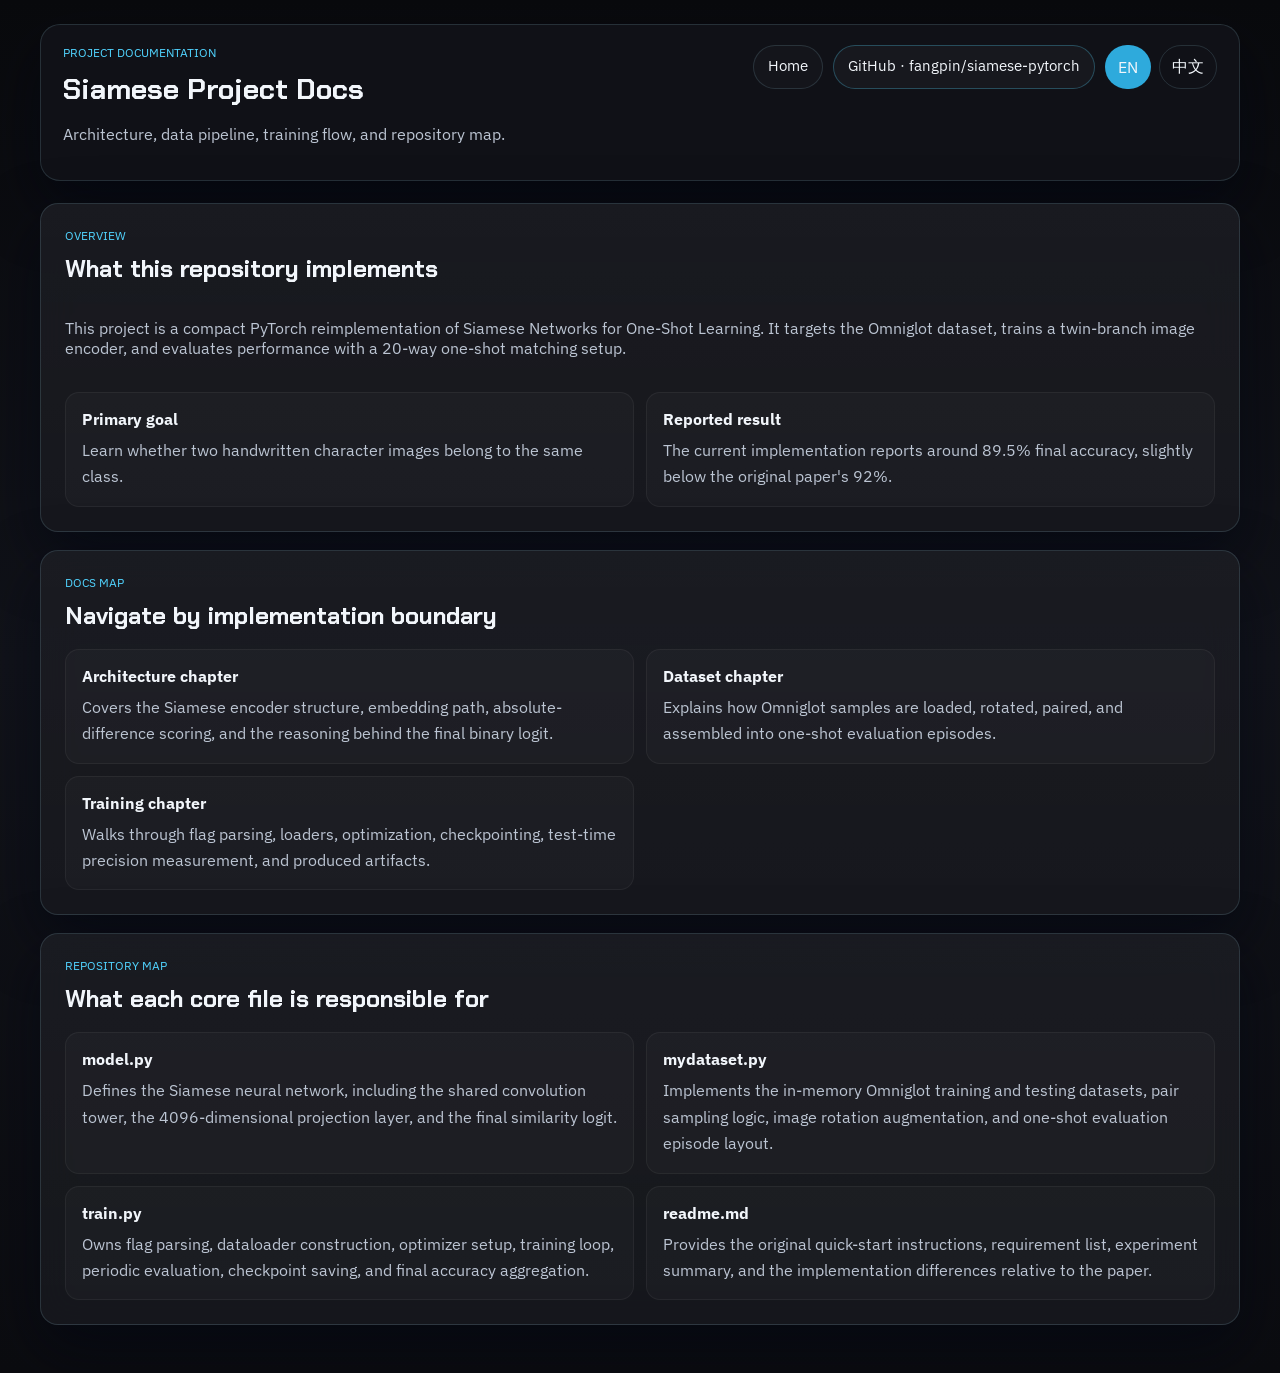
==== site/docs/index.html @ 5f313f57 "feat: add GitHub Pages homepage and docs" ====
<!DOCTYPE html>
<html lang="en">
  <head>
    <meta charset="UTF-8" />
    <meta name="viewport" content="width=device-width, initial-scale=1.0" />
    <title>Siamese Docs Overview</title>
    <meta
      name="description"
      content="System map and detailed documentation for the Siamese Networks for One-Shot Learning PyTorch project."
    />
    <link rel="preconnect" href="https://fonts.googleapis.com" />
    <link rel="preconnect" href="https://fonts.gstatic.com" crossorigin />
    <link
      href="https://fonts.googleapis.com/css2?family=Chakra+Petch:wght@500;600;700&family=IBM+Plex+Mono:wght@400;500&family=IBM+Plex+Sans:wght@400;500;600;700&display=swap"
      rel="stylesheet"
    />
    <link rel="stylesheet" href="../assets/site.css" />
    <script src="../assets/site.js" defer></script>
  </head>
  <body>
    <div class="page-shell docs-shell">
      <header class="topbar" id="top">
        <div class="brand-block">
          <p class="eyebrow" data-i18n="docs.eyebrow">Project documentation</p>
          <h1 class="brand-title" data-i18n="docs.title">Siamese Project Docs</h1>
          <p class="brand-subtitle" data-i18n="docs.subtitle">
            Architecture, data pipeline, training flow, and repository map.
          </p>
        </div>

        <nav class="topbar-actions" aria-label="Primary">
          <a class="nav-link" href="../index.html" data-i18n="docs.backHome">Home</a>
          <a
            class="repo-link"
            href="https://github.com/fangpin/siamese-pytorch"
            target="_blank"
            rel="noreferrer"
          >
            GitHub · fangpin/siamese-pytorch
          </a>
          <div class="lang-toggle" role="group" aria-label="Language selector">
            <button type="button" data-lang="en">EN</button>
            <button type="button" data-lang="zh">中文</button>
          </div>
        </nav>
      </header>

      <main class="docs-main">
        <section class="panel docs-hero" id="overview">
          <div class="section-heading">
            <p class="eyebrow" data-i18n="docs.overviewEyebrow">Overview</p>
            <h2 data-i18n="docs.overviewTitle">What this repository implements</h2>
          </div>
          <p class="section-copy" data-i18n="docs.overviewBody">
            This project is a compact PyTorch reimplementation of Siamese Networks for
            One-Shot Learning. It targets the Omniglot dataset, trains a twin-branch image
            encoder, and evaluates performance with a 20-way one-shot matching setup.
          </p>
          <div class="docs-callout-grid">
            <article class="note-card">
              <h3 data-i18n="docs.goalTitle">Primary goal</h3>
              <p data-i18n="docs.goalBody">
                Learn whether two handwritten character images belong to the same class.
              </p>
            </article>
            <article class="note-card">
              <h3 data-i18n="docs.resultTitle">Reported result</h3>
              <p data-i18n="docs.resultBody">
                The current implementation reports around 89.5% final accuracy, slightly
                below the original paper's 92%.
              </p>
            </article>
          </div>
        </section>

        <section class="panel docs-section" id="docs-map">
          <div class="section-heading">
            <p class="eyebrow" data-i18n="docs.mapEyebrow">Docs map</p>
            <h2 data-i18n="docs.mapTitle">Navigate by implementation boundary</h2>
          </div>
          <div class="docs-flow-grid">
            <article class="note-card">
              <h3><a href="architecture.html" data-i18n="docsNav.architecture">Architecture chapter</a></h3>
              <p data-i18n="docsNav.architectureBody">
                Covers the Siamese encoder structure, embedding path, absolute-difference
                scoring, and the reasoning behind the final binary logit.
              </p>
            </article>
            <article class="note-card">
              <h3><a href="dataset.html" data-i18n="docsNav.dataset">Dataset chapter</a></h3>
              <p data-i18n="docsNav.datasetBody">
                Explains how Omniglot samples are loaded, rotated, paired, and assembled into
                one-shot evaluation episodes.
              </p>
            </article>
            <article class="note-card">
              <h3><a href="training.html" data-i18n="docsNav.training">Training chapter</a></h3>
              <p data-i18n="docsNav.trainingBody">
                Walks through flag parsing, loaders, optimization, checkpointing, test-time
                precision measurement, and produced artifacts.
              </p>
            </article>
          </div>
        </section>

        <section class="panel docs-section" id="repo-map">
          <div class="section-heading">
            <p class="eyebrow" data-i18n="docs.repoEyebrow">Repository map</p>
            <h2 data-i18n="docs.repoTitle">What each core file is responsible for</h2>
          </div>
          <div class="docs-repo-grid">
            <article class="note-card">
              <h3><a href="https://github.com/fangpin/siamese-pytorch/blob/master/model.py" target="_blank" rel="noreferrer">model.py</a></h3>
              <p data-i18n="docs.repoModelBody">
                Defines the Siamese neural network, including the shared convolution tower, the
                4096-dimensional projection layer, and the final similarity logit.
              </p>
            </article>
            <article class="note-card">
              <h3><a href="https://github.com/fangpin/siamese-pytorch/blob/master/mydataset.py" target="_blank" rel="noreferrer">mydataset.py</a></h3>
              <p data-i18n="docs.repoDatasetBody">
                Implements the in-memory Omniglot training and testing datasets, pair sampling
                logic, image rotation augmentation, and one-shot evaluation episode layout.
              </p>
            </article>
            <article class="note-card">
              <h3><a href="https://github.com/fangpin/siamese-pytorch/blob/master/train.py" target="_blank" rel="noreferrer">train.py</a></h3>
              <p data-i18n="docs.repoTrainBody">
                Owns flag parsing, dataloader construction, optimizer setup, training loop,
                periodic evaluation, checkpoint saving, and final accuracy aggregation.
              </p>
            </article>
            <article class="note-card">
              <h3><a href="https://github.com/fangpin/siamese-pytorch/blob/master/readme.md" target="_blank" rel="noreferrer">readme.md</a></h3>
              <p data-i18n="docs.repoReadmeBody">
                Provides the original quick-start instructions, requirement list, experiment
                summary, and the implementation differences relative to the paper.
              </p>
            </article>
          </div>
        </section>
      </main>
    </div>
  </body>
</html>
---- site/assets/site.css ----
:root {
  color-scheme: dark;
  --bg: #090a0d;
  --bg-elevated: rgba(18, 20, 26, 0.84);
  --bg-elevated-strong: rgba(22, 24, 31, 0.94);
  --line: rgba(171, 229, 255, 0.14);
  --line-strong: rgba(81, 212, 255, 0.28);
  --text: #f2f6fb;
  --muted: #bcc5d3;
  --accent: #51d4ff;
  --accent-strong: #2eaadc;
  --accent-warm: #ffb15e;
  --accent-mint: #77e2c1;
  --shadow: 0 24px 60px rgba(1, 6, 18, 0.55);
  --radius: 18px;
}

* {
  box-sizing: border-box;
}

html {
  scroll-behavior: smooth;
}

body {
  margin: 0;
  min-height: 100vh;
  background:
    linear-gradient(180deg, #090a0d 0%, #11131a 48%, #0b0c10 100%),
    repeating-linear-gradient(
      90deg,
      rgba(81, 212, 255, 0.04) 0,
      rgba(81, 212, 255, 0.04) 1px,
      transparent 1px,
      transparent 84px
    ),
    repeating-linear-gradient(
      180deg,
      rgba(255, 255, 255, 0.025) 0,
      rgba(255, 255, 255, 0.025) 1px,
      transparent 1px,
      transparent 84px
    );
  color: var(--text);
  font-family: "IBM Plex Sans", sans-serif;
}

a {
  color: inherit;
  text-decoration: none;
}

img {
  display: block;
  max-width: 100%;
}

.page-shell {
  width: min(1200px, calc(100vw - 32px));
  margin: 0 auto;
  padding: 24px 0 48px;
}

.topbar,
.panel {
  backdrop-filter: blur(18px);
  background: var(--bg-elevated);
  border: 1px solid var(--line);
  box-shadow: var(--shadow);
}

.topbar {
  display: flex;
  justify-content: space-between;
  align-items: flex-start;
  gap: 20px;
  padding: 20px 22px;
  border-radius: 20px;
}

.brand-title,
.hero h2,
.section-heading h2,
.footer h2 {
  margin: 0;
  font-family: "Chakra Petch", sans-serif;
  letter-spacing: 0;
}

.brand-title {
  font-size: 1.8rem;
}

.brand-subtitle,
.section-copy,
.panel-note {
  color: var(--muted);
}

.eyebrow,
.panel-label {
  margin: 0 0 10px;
  color: var(--accent);
  font-size: 0.74rem;
  letter-spacing: 0;
  text-transform: uppercase;
}

.topbar-actions {
  display: flex;
  flex-wrap: wrap;
  justify-content: flex-end;
  align-items: center;
  gap: 10px;
}

.repo-link,
.nav-link,
.lang-toggle button,
.primary-cta,
.secondary-cta {
  border-radius: 999px;
  font-size: 0.92rem;
  transition: transform 160ms ease, border-color 160ms ease, background 160ms ease;
}

.repo-link {
  padding: 10px 14px;
  border: 1px solid var(--line-strong);
  background: rgba(255, 255, 255, 0.03);
}

.nav-link {
  padding: 10px 14px;
  border: 1px solid var(--line);
  background: rgba(255, 255, 255, 0.02);
}

.lang-toggle {
  display: inline-flex;
  gap: 8px;
}

.lang-toggle button {
  padding: 10px 12px;
  border: 1px solid var(--line);
  background: transparent;
  color: var(--text);
  font: inherit;
  cursor: pointer;
}

.lang-toggle button.is-active {
  background: var(--accent-strong);
  border-color: transparent;
}

.hero {
  padding: 22px 0 0;
}

.hero-grid,
.section-grid {
  display: grid;
  gap: 18px;
}

.hero-grid {
  grid-template-columns: minmax(0, 1.15fr) minmax(320px, 0.85fr);
}

.hero-copy {
  min-height: 420px;
}

.panel {
  border-radius: var(--radius);
  padding: 24px;
  background:
    linear-gradient(180deg, rgba(255, 255, 255, 0.04), rgba(255, 255, 255, 0.02)),
    var(--bg-elevated);
}

.hero-copy h2 {
  max-width: 11ch;
  font-size: 4.5rem;
  line-height: 0.96;
}

.hero-text {
  max-width: 38rem;
  margin: 16px 0 0;
  color: var(--muted);
  font-size: 1.02rem;
  line-height: 1.7;
}

.cta-row {
  display: flex;
  flex-wrap: wrap;
  gap: 12px;
  margin-top: 22px;
}

.primary-cta,
.secondary-cta {
  display: inline-flex;
  align-items: center;
  justify-content: center;
  min-height: 44px;
  padding: 0 16px;
  border: 1px solid var(--line-strong);
}

.primary-cta {
  background: linear-gradient(135deg, var(--accent), var(--accent-strong));
  color: #ffffff;
}

.secondary-cta {
  background: rgba(255, 255, 255, 0.03);
}

.hero-panels {
  display: grid;
  gap: 18px;
}

.docs-main {
  display: grid;
  gap: 18px;
  margin-top: 22px;
}

.docs-hero,
.docs-section {
  display: grid;
  gap: 18px;
}

.docs-callout-grid,
.docs-flow-grid,
.docs-detail-grid,
.docs-repo-grid {
  display: grid;
  gap: 12px;
}

.docs-callout-grid,
.docs-flow-grid,
.docs-detail-grid,
.docs-repo-grid {
  grid-template-columns: repeat(2, minmax(0, 1fr));
}

.docs-command-grid {
  display: grid;
  grid-template-columns: minmax(0, 1.15fr) minmax(280px, 0.85fr);
  gap: 18px;
  align-items: start;
}

.docs-shell .topbar-actions {
  align-items: stretch;
}

.docs-bullet-list {
  display: grid;
  gap: 12px;
}

.docs-repo-grid h3,
.docs-callout-grid h3,
.docs-flow-grid h3,
.docs-detail-grid h3,
.docs-bullet-list h3,
.note-grid h3 {
  margin: 0 0 8px;
  font-size: 1rem;
}

.docs-repo-grid p,
.docs-callout-grid p,
.docs-flow-grid p,
.docs-detail-grid p,
.docs-bullet-list p,
.note-grid p {
  margin: 0;
  color: var(--muted);
  line-height: 1.65;
}

.stats-grid,
.note-grid,
.footer-links {
  display: grid;
  gap: 12px;
}

.stats-grid {
  grid-template-columns: repeat(2, minmax(0, 1fr));
}

.stat-card,
.note-card {
  border-radius: 14px;
  padding: 16px;
  background: rgba(255, 255, 255, 0.025);
  border: 1px solid rgba(255, 255, 255, 0.05);
}

.stat-value {
  display: block;
  font-family: "Chakra Petch", sans-serif;
  font-size: 1.6rem;
}

.stat-label {
  display: block;
  margin-top: 6px;
  color: var(--muted);
}

.architecture-visual {
  display: grid;
  grid-template-columns: 1fr auto 1fr;
  align-items: center;
  gap: 12px;
  margin-top: 14px;
}

.branch {
  display: grid;
  gap: 10px;
}

.branch span,
.merge-node {
  min-height: 48px;
  display: grid;
  place-items: center;
  border-radius: 12px;
  border: 1px solid var(--line);
  background: rgba(255, 255, 255, 0.03);
  font-family: "IBM Plex Mono", monospace;
  font-size: 0.82rem;
}

.merge-node {
  padding: 0 14px;
  color: var(--accent-warm);
}

.section-grid {
  grid-template-columns: repeat(2, minmax(0, 1fr));
  margin-top: 18px;
}

.code-block {
  overflow-x: auto;
  margin: 18px 0 0;
  padding: 18px;
  border-radius: 16px;
  border: 1px solid rgba(81, 212, 255, 0.14);
  background: rgba(8, 10, 14, 0.92);
  color: #d9f4ff;
  font-family: "IBM Plex Mono", monospace;
  font-size: 0.84rem;
  line-height: 1.6;
}

.note-grid {
  grid-template-columns: repeat(2, minmax(0, 1fr));
  margin-top: 18px;
}

.curve-panel {
  margin-top: 18px;
}

.curve-figure {
  margin: 18px 0 0;
  border-radius: 16px;
  overflow: hidden;
  border: 1px solid var(--line);
  background: rgba(255, 255, 255, 0.03);
}

.footer {
  margin-top: 18px;
  display: grid;
  gap: 18px;
}

.footer-links {
  grid-template-columns: repeat(3, minmax(0, 1fr));
}

.footer-links a {
  min-height: 48px;
  display: inline-flex;
  align-items: center;
  justify-content: center;
  text-align: center;
  padding: 12px;
  border-radius: 12px;
  border: 1px solid var(--line);
  background: rgba(255, 255, 255, 0.03);
}

.repo-link:hover,
.nav-link:hover,
.lang-toggle button:hover,
.primary-cta:hover,
.secondary-cta:hover,
.footer-links a:hover {
  transform: translateY(-1px);
}

@media (max-width: 1100px) {
  .hero-grid,
  .section-grid {
    grid-template-columns: 1fr;
  }

  .hero-copy h2 {
    font-size: 3.6rem;
  }

  .docs-command-grid,
  .docs-callout-grid,
  .docs-flow-grid,
  .docs-detail-grid,
  .docs-repo-grid {
    grid-template-columns: 1fr;
  }

  .footer-links {
    grid-template-columns: repeat(2, minmax(0, 1fr));
  }
}

@media (max-width: 720px) {
  .page-shell {
    width: min(100vw - 20px, 100%);
    padding-top: 12px;
  }

  .topbar,
  .panel {
    padding: 18px;
  }

  .topbar {
    align-items: stretch;
  }

  .brand-title {
    font-size: 1.5rem;
  }

  .topbar-actions {
    justify-content: flex-start;
  }

  .hero-copy h2 {
    font-size: 2.4rem;
  }

  .nav-link,
  .repo-link,
  .primary-cta,
  .secondary-cta {
    width: 100%;
  }

  .stats-grid,
  .docs-callout-grid,
  .docs-flow-grid,
  .docs-detail-grid,
  .docs-repo-grid,
  .note-grid,
  .footer-links {
    grid-template-columns: 1fr;
  }

  .architecture-visual {
    grid-template-columns: 1fr;
  }
}
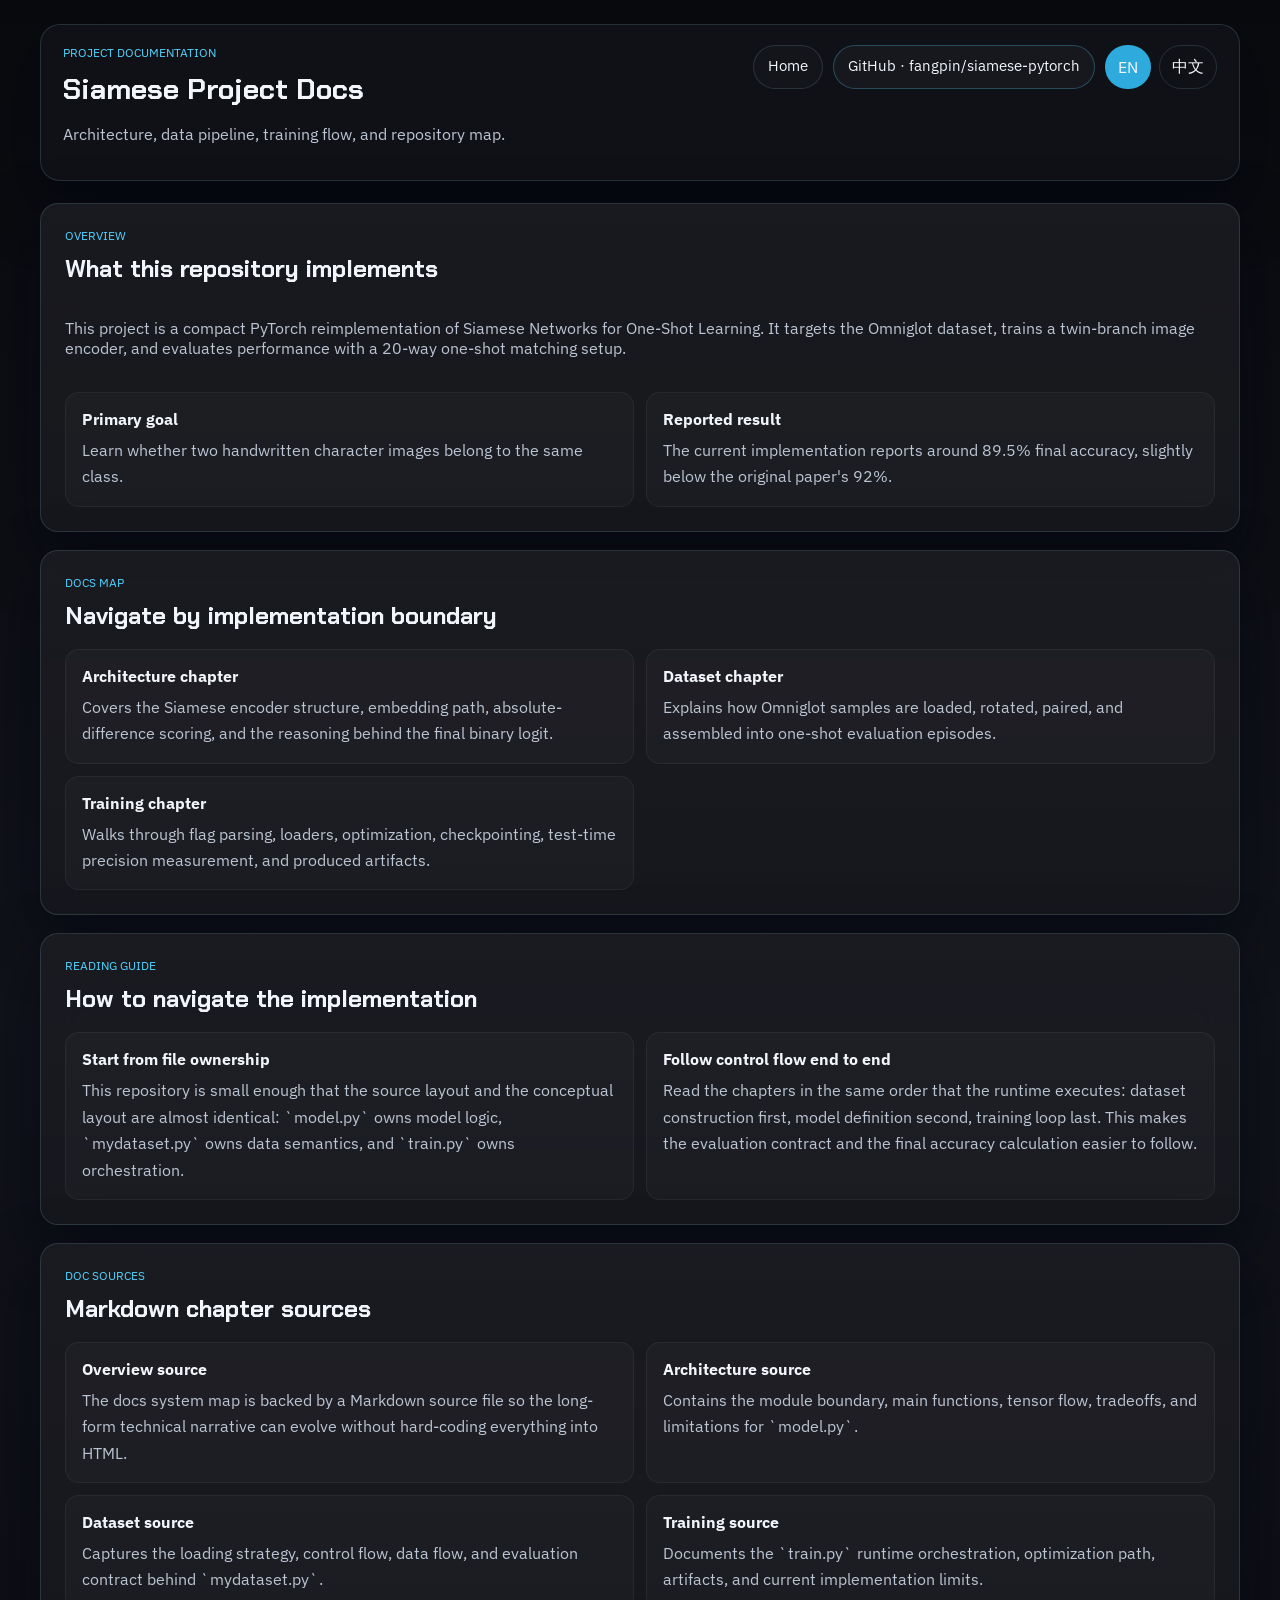
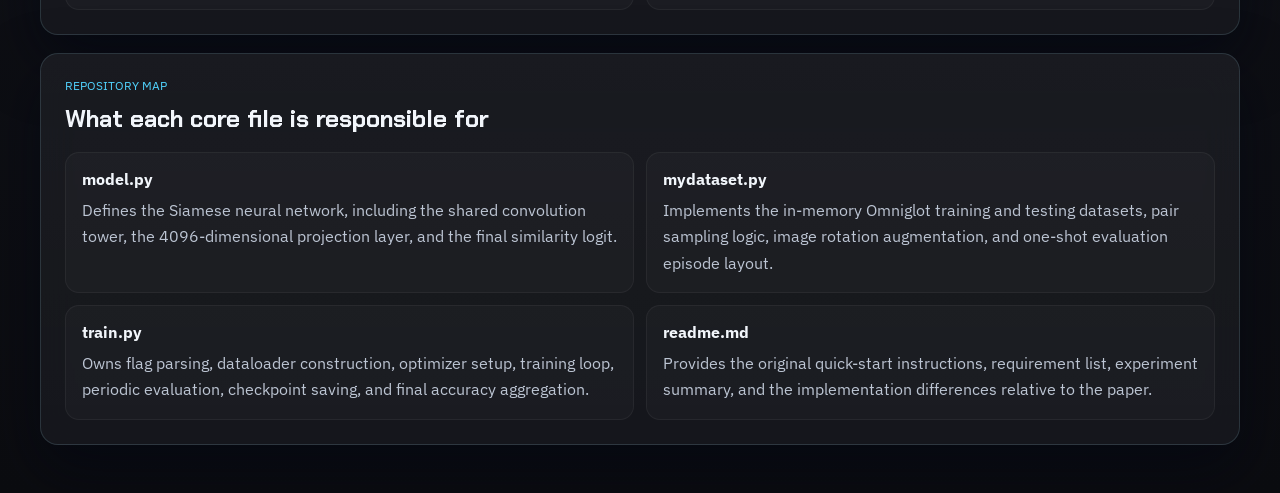
==== commit 7e59bc24: "docs: deepen chapter docs for homepage site" ====
--- a/site/docs/index.html
+++ b/site/docs/index.html
@@ -103,6 +103,68 @@
           </div>
         </section>
 
+        <section class="panel docs-section" id="reading-guide">
+          <div class="section-heading">
+            <p class="eyebrow" data-i18n="docs.readingEyebrow">Reading guide</p>
+            <h2 data-i18n="docs.readingTitle">How to navigate the implementation</h2>
+          </div>
+          <div class="docs-detail-grid">
+            <article class="note-card">
+              <h3 data-i18n="docs.readingStructureTitle">Start from file ownership</h3>
+              <p data-i18n="docs.readingStructureBody">
+                This repository is small enough that the source layout and the conceptual
+                layout are almost identical: `model.py` owns model logic, `mydataset.py`
+                owns data semantics, and `train.py` owns orchestration.
+              </p>
+            </article>
+            <article class="note-card">
+              <h3 data-i18n="docs.readingFlowTitle">Follow control flow end to end</h3>
+              <p data-i18n="docs.readingFlowBody">
+                Read the chapters in the same order that the runtime executes: dataset
+                construction first, model definition second, training loop last. This makes
+                the evaluation contract and the final accuracy calculation easier to follow.
+              </p>
+            </article>
+          </div>
+        </section>
+
+        <section class="panel docs-section" id="doc-sources">
+          <div class="section-heading">
+            <p class="eyebrow" data-i18n="docs.sourceEyebrow">Doc sources</p>
+            <h2 data-i18n="docs.sourceTitle">Markdown chapter sources</h2>
+          </div>
+          <div class="docs-flow-grid">
+            <article class="note-card">
+              <h3><a href="content/overview.md" data-i18n="docs.sourceOverview">Overview source</a></h3>
+              <p data-i18n="docs.sourceOverviewBody">
+                The docs system map is backed by a Markdown source file so the long-form
+                technical narrative can evolve without hard-coding everything into HTML.
+              </p>
+            </article>
+            <article class="note-card">
+              <h3><a href="content/architecture.md" data-i18n="docs.sourceArchitecture">Architecture source</a></h3>
+              <p data-i18n="docs.sourceArchitectureBody">
+                Contains the module boundary, main functions, tensor flow, tradeoffs, and
+                limitations for `model.py`.
+              </p>
+            </article>
+            <article class="note-card">
+              <h3><a href="content/dataset.md" data-i18n="docs.sourceDataset">Dataset source</a></h3>
+              <p data-i18n="docs.sourceDatasetBody">
+                Captures the loading strategy, control flow, data flow, and evaluation contract
+                behind `mydataset.py`.
+              </p>
+            </article>
+            <article class="note-card">
+              <h3><a href="content/training.md" data-i18n="docs.sourceTraining">Training source</a></h3>
+              <p data-i18n="docs.sourceTrainingBody">
+                Documents the `train.py` runtime orchestration, optimization path, artifacts,
+                and current implementation limits.
+              </p>
+            </article>
+          </div>
+        </section>
+
         <section class="panel docs-section" id="repo-map">
           <div class="section-heading">
             <p class="eyebrow" data-i18n="docs.repoEyebrow">Repository map</p>
